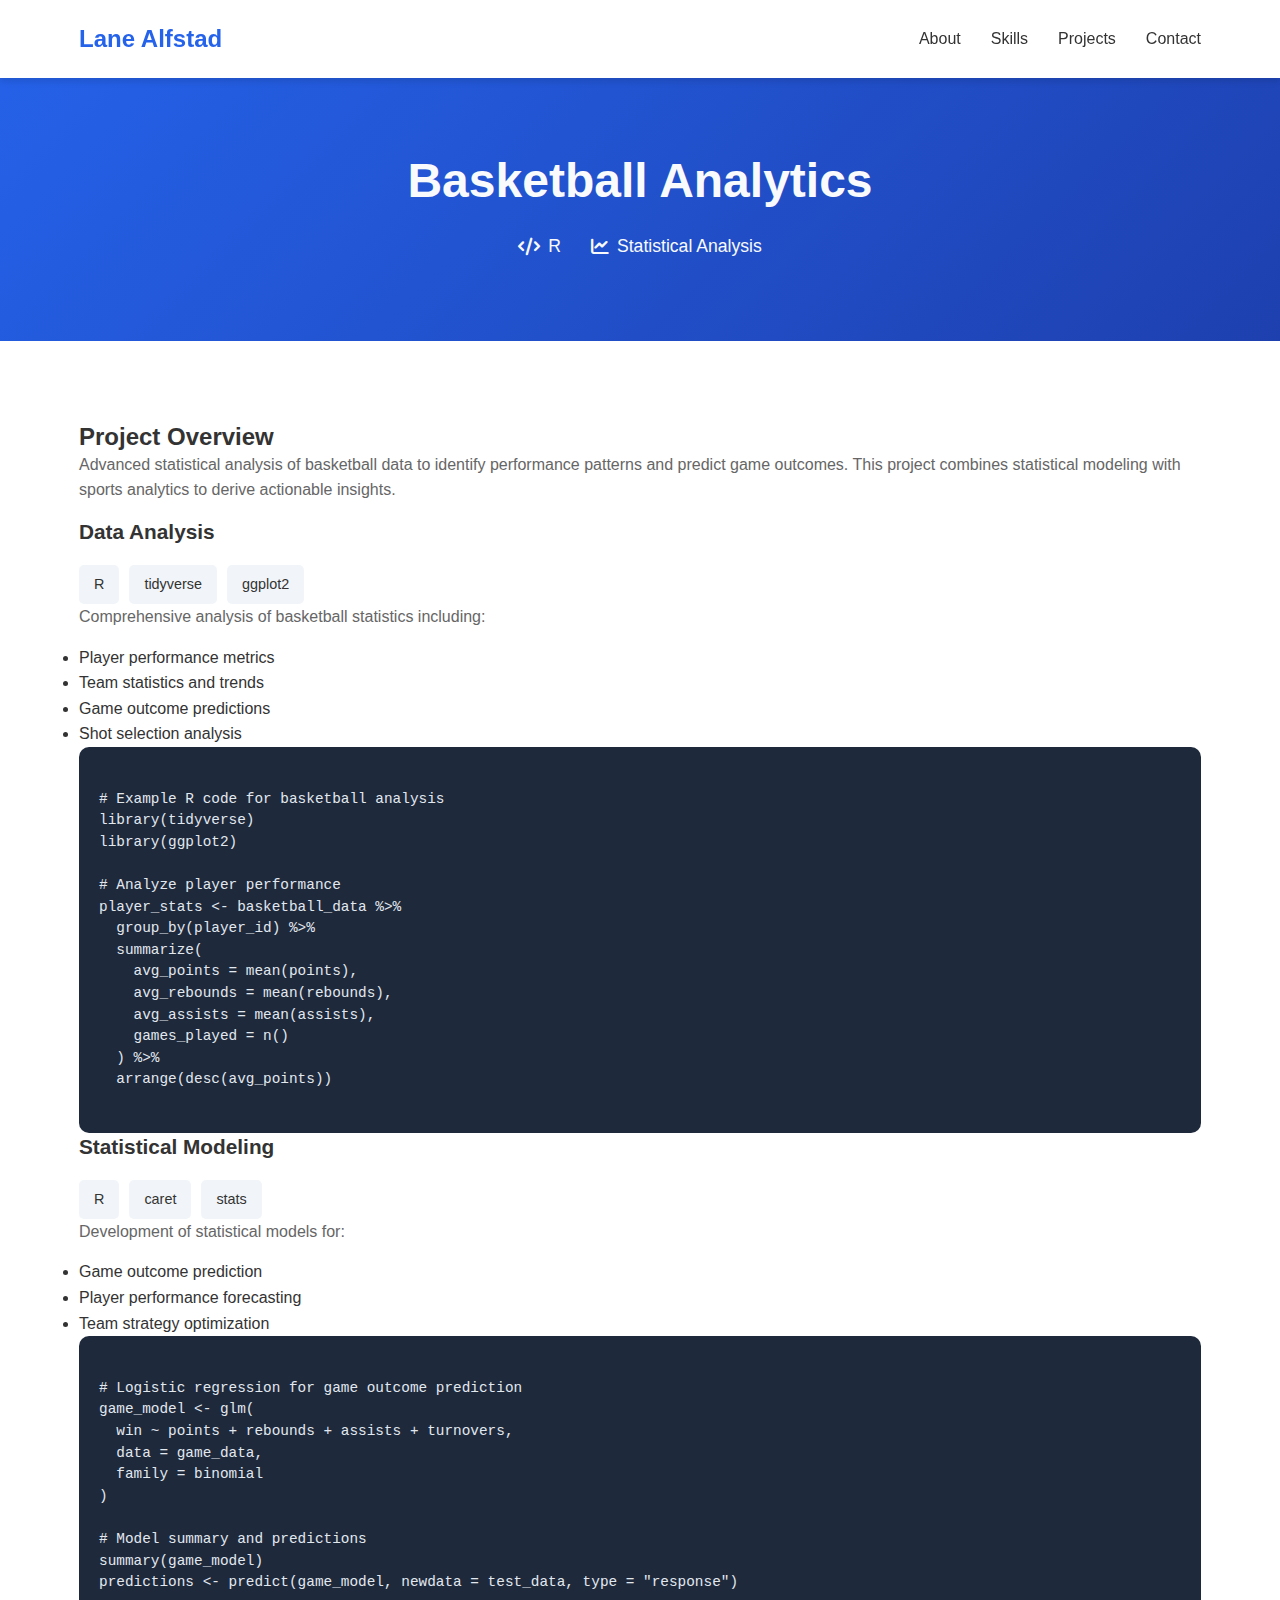
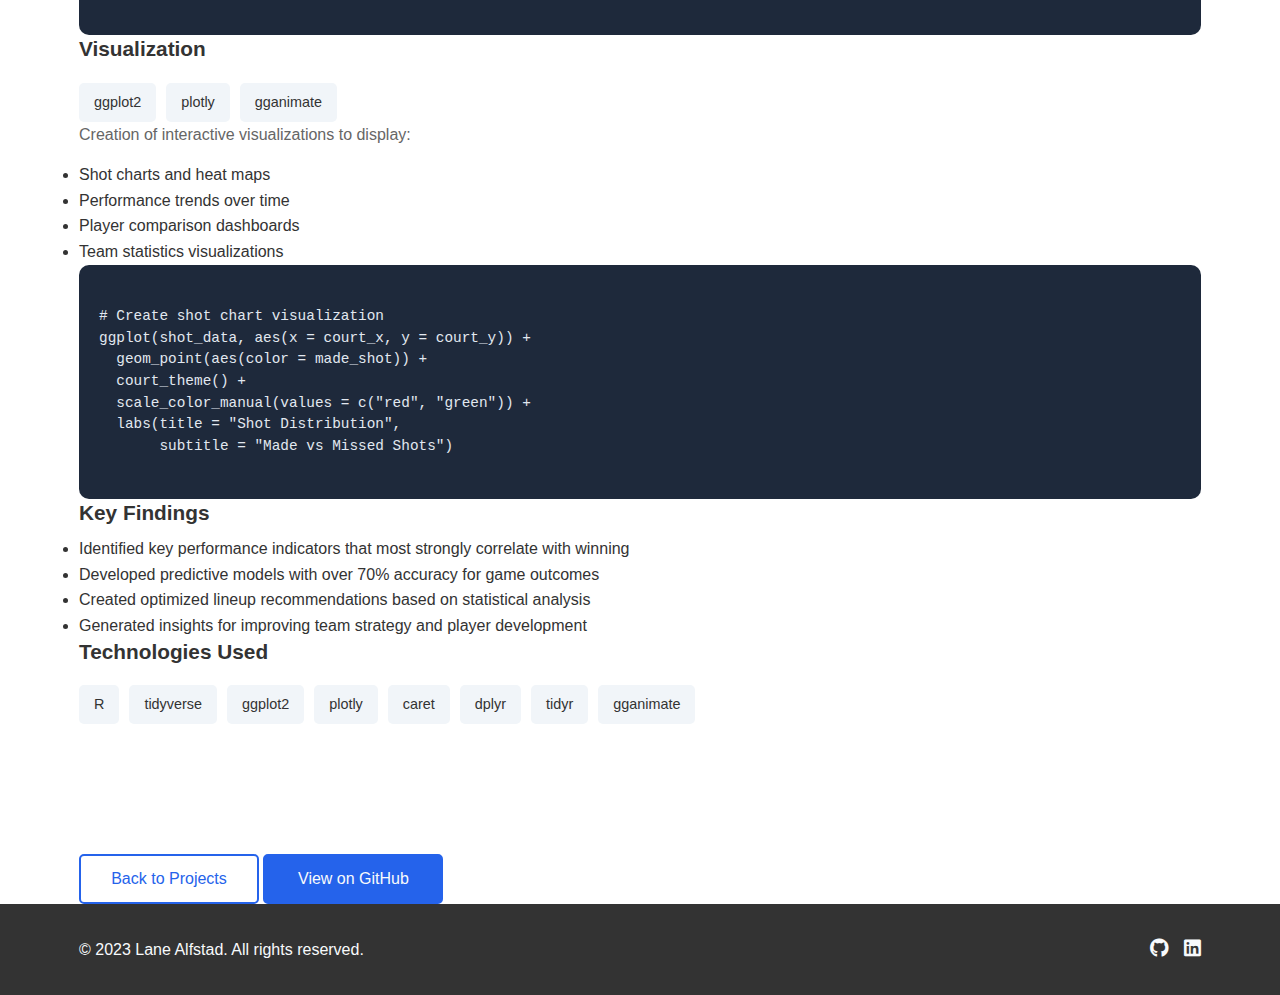
==== projects/ie5533.html @ d2801518 "added project pages" ====
<!DOCTYPE html>
<html lang="en">
<head>
    <meta charset="UTF-8">
    <meta name="viewport" content="width=device-width, initial-scale=1.0">
    <title>Basketball Analytics - Lane Alfstad</title>
    <link rel="stylesheet" href="../css/styles.css">
    <link rel="stylesheet" href="../css/project-page.css">
    <link rel="stylesheet" href="https://cdnjs.cloudflare.com/ajax/libs/font-awesome/6.4.0/css/all.min.css">
</head>
<body>
    <header>
        <div class="container">
            <nav>
                <a href="../index.html" class="logo">Lane Alfstad</a>
                <ul class="nav-links">
                    <li><a href="../index.html#about">About</a></li>
                    <li><a href="../index.html#skills">Skills</a></li>
                    <li><a href="../index.html#projects">Projects</a></li>
                    <li><a href="../index.html#contact">Contact</a></li>
                </ul>
            </nav>
        </div>
    </header>

    <section class="project-hero">
        <div class="container">
            <h1>Basketball Analytics</h1>
            <div class="project-meta">
                <span><i class="fas fa-code"></i> R</span>
                <span><i class="fas fa-chart-line"></i> Statistical Analysis</span>
            </div>
        </div>
    </section>

    <section class="project-content">
        <div class="container">
            <div class="project-section">
                <h2>Project Overview</h2>
                <p>Advanced statistical analysis of basketball data to identify performance patterns and predict game outcomes. This project combines statistical modeling with sports analytics to derive actionable insights.</p>
            </div>

            <div class="project-section">
                <h3>Data Analysis</h3>
                <div class="tech-stack">
                    <span>R</span>
                    <span>tidyverse</span>
                    <span>ggplot2</span>
                </div>
                <p>Comprehensive analysis of basketball statistics including:</p>
                <ul>
                    <li>Player performance metrics</li>
                    <li>Team statistics and trends</li>
                    <li>Game outcome predictions</li>
                    <li>Shot selection analysis</li>
                </ul>
                <div class="code-block">
                    <pre><code>
# Example R code for basketball analysis
library(tidyverse)
library(ggplot2)

# Analyze player performance
player_stats <- basketball_data %>%
  group_by(player_id) %>%
  summarize(
    avg_points = mean(points),
    avg_rebounds = mean(rebounds),
    avg_assists = mean(assists),
    games_played = n()
  ) %>%
  arrange(desc(avg_points))
                    </code></pre>
                </div>
            </div>

            <div class="project-section">
                <h3>Statistical Modeling</h3>
                <div class="tech-stack">
                    <span>R</span>
                    <span>caret</span>
                    <span>stats</span>
                </div>
                <p>Development of statistical models for:</p>
                <ul>
                    <li>Game outcome prediction</li>
                    <li>Player performance forecasting</li>
                    <li>Team strategy optimization</li>
                </ul>
                <div class="code-block">
                    <pre><code>
# Logistic regression for game outcome prediction
game_model <- glm(
  win ~ points + rebounds + assists + turnovers,
  data = game_data,
  family = binomial
)

# Model summary and predictions
summary(game_model)
predictions <- predict(game_model, newdata = test_data, type = "response")
                    </code></pre>
                </div>
            </div>

            <div class="project-section">
                <h3>Visualization</h3>
                <div class="tech-stack">
                    <span>ggplot2</span>
                    <span>plotly</span>
                    <span>gganimate</span>
                </div>
                <p>Creation of interactive visualizations to display:</p>
                <ul>
                    <li>Shot charts and heat maps</li>
                    <li>Performance trends over time</li>
                    <li>Player comparison dashboards</li>
                    <li>Team statistics visualizations</li>
                </ul>
                <div class="code-block">
                    <pre><code>
# Create shot chart visualization
ggplot(shot_data, aes(x = court_x, y = court_y)) +
  geom_point(aes(color = made_shot)) +
  court_theme() +
  scale_color_manual(values = c("red", "green")) +
  labs(title = "Shot Distribution",
       subtitle = "Made vs Missed Shots")
                    </code></pre>
                </div>
            </div>

            <div class="project-section">
                <h3>Key Findings</h3>
                <ul>
                    <li>Identified key performance indicators that most strongly correlate with winning</li>
                    <li>Developed predictive models with over 70% accuracy for game outcomes</li>
                    <li>Created optimized lineup recommendations based on statistical analysis</li>
                    <li>Generated insights for improving team strategy and player development</li>
                </ul>
            </div>

            <div class="project-section">
                <h3>Technologies Used</h3>
                <div class="tech-stack">
                    <span>R</span>
                    <span>tidyverse</span>
                    <span>ggplot2</span>
                    <span>plotly</span>
                    <span>caret</span>
                    <span>dplyr</span>
                    <span>tidyr</span>
                    <span>gganimate</span>
                </div>
            </div>
        </div>
    </section>

    <div class="project-navigation">
        <div class="container">
            <a href="../index.html#projects" class="btn secondary-btn">Back to Projects</a>
            <a href="https://github.com/lanealfstad/IE5533" class="btn primary-btn" target="_blank">View on GitHub</a>
        </div>
    </div>

    <footer>
        <div class="container">
            <p>&copy; 2023 Lane Alfstad. All rights reserved.</p>
            <div class="social-links">
                <a href="https://github.com/lanealfstad" target="_blank"><i class="fab fa-github"></i></a>
                <a href="https://linkedin.com/in/lanealfstad" target="_blank"><i class="fab fa-linkedin"></i></a>
            </div>
        </div>
    </footer>

    <script src="../js/main.js"></script>
</body>
</html>
---- css/styles.css ----
/* Base Styles */
:root {
    --primary-color: #2563eb;
    --secondary-color: #1e40af;
    --accent-color: #3b82f6;
    --text-color: #333;
    --light-text: #f8fafc;
    --background: #ffffff;
    --light-background: #f1f5f9;
    --border-color: #e2e8f0;
    --shadow: 0 4px 6px rgba(0, 0, 0, 0.1);
    --transition: all 0.3s ease;
}

* {
    margin: 0;
    padding: 0;
    box-sizing: border-box;
}

body {
    font-family: 'Roboto', sans-serif;
    line-height: 1.6;
    color: var(--text-color);
    background-color: var(--background);
}

.container {
    width: 90%;
    max-width: 1200px;
    margin: 0 auto;
    padding: 0 15px;
}

h1, h2, h3, h4, h5, h6 {
    font-family: 'Montserrat', sans-serif;
    font-weight: 600;
    line-height: 1.3;
}

a {
    text-decoration: none;
    color: var(--primary-color);
    transition: var(--transition);
}

a:hover {
    color: var(--secondary-color);
}

.btn {
    display: inline-block;
    padding: 10px 25px;
    border-radius: 5px;
    font-weight: 500;
    cursor: pointer;
    transition: var(--transition);
    text-align: center;
}

.primary-btn {
    background-color: var(--primary-color);
    color: var(--light-text);
    border: 2px solid var(--primary-color);
}

.primary-btn:hover {
    background-color: var(--secondary-color);
    border-color: var(--secondary-color);
    color: var(--light-text);
}

.secondary-btn {
    background-color: transparent;
    color: var(--primary-color);
    border: 2px solid var(--primary-color);
}

.secondary-btn:hover {
    background-color: var(--primary-color);
    color: var(--light-text);
}

.section-title {
    text-align: center;
    margin-bottom: 50px;
    font-size: 2.5rem;
    position: relative;
    padding-bottom: 15px;
}

.section-title::after {
    content: '';
    position: absolute;
    bottom: 0;
    left: 50%;
    transform: translateX(-50%);
    width: 80px;
    height: 4px;
    background-color: var(--primary-color);
}

/* Header & Navigation */
header {
    background-color: var(--background);
    box-shadow: var(--shadow);
    position: fixed;
    width: 100%;
    top: 0;
    z-index: 1000;
}

nav {
    display: flex;
    justify-content: space-between;
    align-items: center;
    padding: 20px 0;
}

.logo {
    font-size: 1.5rem;
    font-weight: 700;
    font-family: 'Montserrat', sans-serif;
    color: var(--primary-color);
}

.nav-links {
    display: flex;
    list-style: none;
}

.nav-links li {
    margin-left: 30px;
}

.nav-links a {
    color: var(--text-color);
    font-weight: 500;
    transition: var(--transition);
}

.nav-links a:hover {
    color: var(--primary-color);
}

.hamburger {
    display: none;
    cursor: pointer;
}

.hamburger span {
    display: block;
    width: 25px;
    height: 3px;
    background-color: var(--text-color);
    margin: 5px 0;
    transition: var(--transition);
}

/* Hero Section */
#hero {
    padding: 150px 0 100px;
    background: linear-gradient(135deg, var(--light-background), var(--background));
}

.hero-content {
    text-align: center;
    max-width: 800px;
    margin: 0 auto;
}

.hero-content h1 {
    font-size: 3.5rem;
    margin-bottom: 20px;
}

.hero-content h2 {
    font-size: 2rem;
    font-weight: 400;
    margin-bottom: 20px;
    color: var(--primary-color);
}

.hero-content p {
    font-size: 1.2rem;
    margin-bottom: 40px;
}

.highlight {
    color: var(--primary-color);
}

.cta-buttons {
    display: flex;
    justify-content: center;
    gap: 20px;
}

/* About Section */
#about {
    padding: 100px 0;
    background-color: var(--background);
}

.about-content {
    display: flex;
    align-items: center;
    gap: 50px;
}

.about-text {
    flex: 1;
}

.about-text p {
    margin-bottom: 20px;
    font-size: 1.1rem;
}

.about-image {
    flex: 1;
    text-align: center;
}

.profile-photo {
    width: 300px;
    height: 300px;
    border-radius: 50%;
    object-fit: cover;
    border: 5px solid var(--primary-color);
    box-shadow: 0 4px 15px rgba(0, 0, 0, 0.1);
    transition: transform 0.3s ease, box-shadow 0.3s ease;
}

.profile-photo:hover {
    transform: scale(1.02);
    box-shadow: 0 6px 20px rgba(0, 0, 0, 0.15);
}

/* Skills Section */
#skills {
    padding: 100px 0;
    background-color: var(--light-background);
}

.skills-grid {
    display: grid;
    grid-template-columns: repeat(auto-fit, minmax(250px, 1fr));
    gap: 30px;
}

.skill-category {
    background-color: var(--background);
    padding: 30px;
    border-radius: 10px;
    box-shadow: var(--shadow);
    transition: var(--transition);
}

.skill-category:hover {
    transform: translateY(-5px);
    box-shadow: 0 8px 15px rgba(0, 0, 0, 0.1);
}

.skill-category h3 {
    margin-bottom: 20px;
    display: flex;
    align-items: center;
    gap: 10px;
    color: var(--primary-color);
}

.skill-category ul {
    list-style: none;
}

.skill-category li {
    margin-bottom: 10px;
    position: relative;
    padding-left: 20px;
}

.skill-category li::before {
    content: '•';
    position: absolute;
    left: 0;
    color: var(--primary-color);
}

/* Projects Section */
#projects {
    padding: 100px 0;
    background-color: var(--background);
}

.project-filter {
    display: flex;
    justify-content: center;
    flex-wrap: wrap;
    margin-bottom: 30px;
    gap: 10px;
}

.filter-btn {
    padding: 8px 20px;
    background-color: var(--light-background);
    border: none;
    border-radius: 5px;
    cursor: pointer;
    transition: var(--transition);
}

.filter-btn:hover, .filter-btn.active {
    background-color: var(--primary-color);
    color: var(--light-text);
}

.project-grid {
    display: grid;
    grid-template-columns: repeat(auto-fill, minmax(350px, 1fr));
    gap: 30px;
}

.project-card {
    background-color: var(--background);
    border-radius: 10px;
    overflow: hidden;
    box-shadow: var(--shadow);
    transition: var(--transition);
}

.project-card:hover {
    transform: translateY(-5px);
    box-shadow: 0 8px 15px rgba(0, 0, 0, 0.1);
}

.project-img {
    height: 200px;
    overflow: hidden;
}

.project-img img {
    width: 100%;
    height: 100%;
    object-fit: cover;
    transition: var(--transition);
}

.project-card:hover .project-img img {
    transform: scale(1.05);
}

.project-content {
    padding: 20px;
}

.project-content h3 {
    margin-bottom: 10px;
    font-size: 1.3rem;
}

.project-content p {
    margin-bottom: 15px;
    color: #666;
}

.project-tags {
    display: flex;
    flex-wrap: wrap;
    gap: 10px;
    margin-bottom: 15px;
}

.project-tags span {
    background-color: var(--light-background);
    padding: 5px 10px;
    border-radius: 20px;
    font-size: 0.8rem;
}

.project-btn {
    width: 100%;
    text-align: center;
    padding: 8px;
}

/* Contact Section */
#contact {
    padding: 100px 0;
    background-color: var(--light-background);
}

.contact-content {
    display: grid;
    grid-template-columns: 1fr 2fr;
    gap: 50px;
}

.contact-info {
    display: flex;
    flex-direction: column;
    gap: 30px;
}

.contact-item {
    display: flex;
    align-items: center;
    gap: 15px;
}

.contact-item i {
    font-size: 1.5rem;
    color: var(--primary-color);
}

.form-group {
    margin-bottom: 20px;
}

.form-group label {
    display: block;
    margin-bottom: 5px;
    font-weight: 500;
}

.form-group input, .form-group textarea {
    width: 100%;
    padding: 10px;
    border: 1px solid var(--border-color);
    border-radius: 5px;
    transition: var(--transition);
}

.form-group input:focus, .form-group textarea:focus {
    outline: none;
    border-color: var(--primary-color);
}

/* Footer */
footer {
    background-color: var(--text-color);
    padding: 30px 0;
    color: var(--light-text);
}

footer .container {
    display: flex;
    justify-content: space-between;
    align-items: center;
}

.social-links {
    display: flex;
    gap: 15px;
}

.social-links a {
    color: var(--light-text);
    font-size: 1.2rem;
    transition: var(--transition);
}

.social-links a:hover {
    color: var(--primary-color);
}

/* Media Queries */
@media (max-width: 992px) {
    .about-content {
        flex-direction: column;
    }
    
    .contact-content {
        grid-template-columns: 1fr;
    }
}

@media (max-width: 768px) {
    .hamburger {
        display: block;
    }
    
    .nav-links {
        position: fixed;
        top: 70px;
        left: -100%;
        background-color: var(--background);
        width: 100%;
        flex-direction: column;
        align-items: center;
        padding: 30px 0;
        box-shadow: 0 5px 10px rgba(0, 0, 0, 0.1);
        transition: var(--transition);
    }
    
    .nav-links.active {
        left: 0;
    }
    
    .nav-links li {
        margin: 15px 0;
    }
    
    .hero-content h1 {
        font-size: 2.5rem;
    }
    
    .hero-content h2 {
        font-size: 1.5rem;
    }
    
    .cta-buttons {
        flex-direction: column;
        gap: 15px;
    }
    
    .project-grid {
        grid-template-columns: 1fr;
    }
    
    footer .container {
        flex-direction: column;
        gap: 20px;
        text-align: center;
    }
    
    .profile-photo {
        width: 250px;
        height: 250px;
    }
}

@media (max-width: 480px) {
    .profile-photo {
        width: 200px;
        height: 200px;
    }
}
---- css/project-page.css ----
/* Project Page Specific Styles */
.project-hero {
    padding: 150px 0 80px;
    background: linear-gradient(135deg, var(--primary-color), var(--secondary-color));
    color: var(--light-text);
    text-align: center;
}

.project-hero h1 {
    font-size: 3rem;
    margin-bottom: 20px;
}

.project-meta {
    display: flex;
    justify-content: center;
    gap: 30px;
    font-size: 1.1rem;
}

.project-meta span {
    display: flex;
    align-items: center;
    gap: 8px;
}

.project-content {
    padding: 80px 0;
}

.project-overview {
    max-width: 800px;
    margin: 0 auto 60px;
    text-align: center;
}

.project-overview p {
    font-size: 1.2rem;
    line-height: 1.8;
}

.project-details {
    margin-bottom: 60px;
}

.detail-section {
    margin-bottom: 40px;
}

.detail-section h3 {
    font-size: 1.8rem;
    margin-bottom: 20px;
    color: var(--primary-color);
    border-bottom: 2px solid var(--border-color);
    padding-bottom: 10px;
}

.detail-section ul {
    padding-left: 20px;
    margin-bottom: 20px;
}

.detail-section li {
    margin-bottom: 10px;
}

.visualization-gallery {
    display: grid;
    grid-template-columns: repeat(auto-fit, minmax(300px, 1fr));
    gap: 30px;
    margin-top: 30px;
}

.viz-item {
    background-color: var(--light-background);
    border-radius: 10px;
    overflow: hidden;
    box-shadow: var(--shadow);
}

.viz-item img {
    width: 100%;
    height: 200px;
    object-fit: cover;
}

.viz-item p {
    padding: 15px;
    text-align: center;
    font-weight: 500;
}

.tech-stack {
    display: flex;
    flex-wrap: wrap;
    gap: 10px;
    margin-top: 20px;
}

.tech-stack span {
    background-color: var(--light-background);
    color: var(--text-color);
    padding: 8px 15px;
    border-radius: 5px;
    font-size: 0.9rem;
}

pre {
    background-color: #1e293b;
    color: #e2e8f0;
    padding: 20px;
    border-radius: 10px;
    overflow-x: auto;
    font-family: 'Courier New', monospace;
    font-size: 0.9rem;
    line-height: 1.5;
}

code {
    display: block;
}

.project-conclusion {
    max-width: 800px;
    margin: 0 auto 60px;
}

.project-conclusion h2 {
    text-align: center;
    margin-bottom: 30px;
    font-size: 2rem;
}

.project-navigation {
    display: flex;
    justify-content: center;
    gap: 20px;
    margin-top: 50px;
}

.project-navigation .btn {
    min-width: 180px;
}

/* Responsive Styles */
@media (max-width: 768px) {
    .project-hero h1 {
        font-size: 2.2rem;
    }
    
    .project-meta {
        flex-direction: column;
        gap: 15px;
    }
    
    .visualization-gallery {
        grid-template-columns: 1fr;
    }
    
    .project-navigation {
        flex-direction: column;
        align-items: center;
    }
    
    .project-navigation .btn {
        width: 100%;
        margin-bottom: 10px;
    }
}
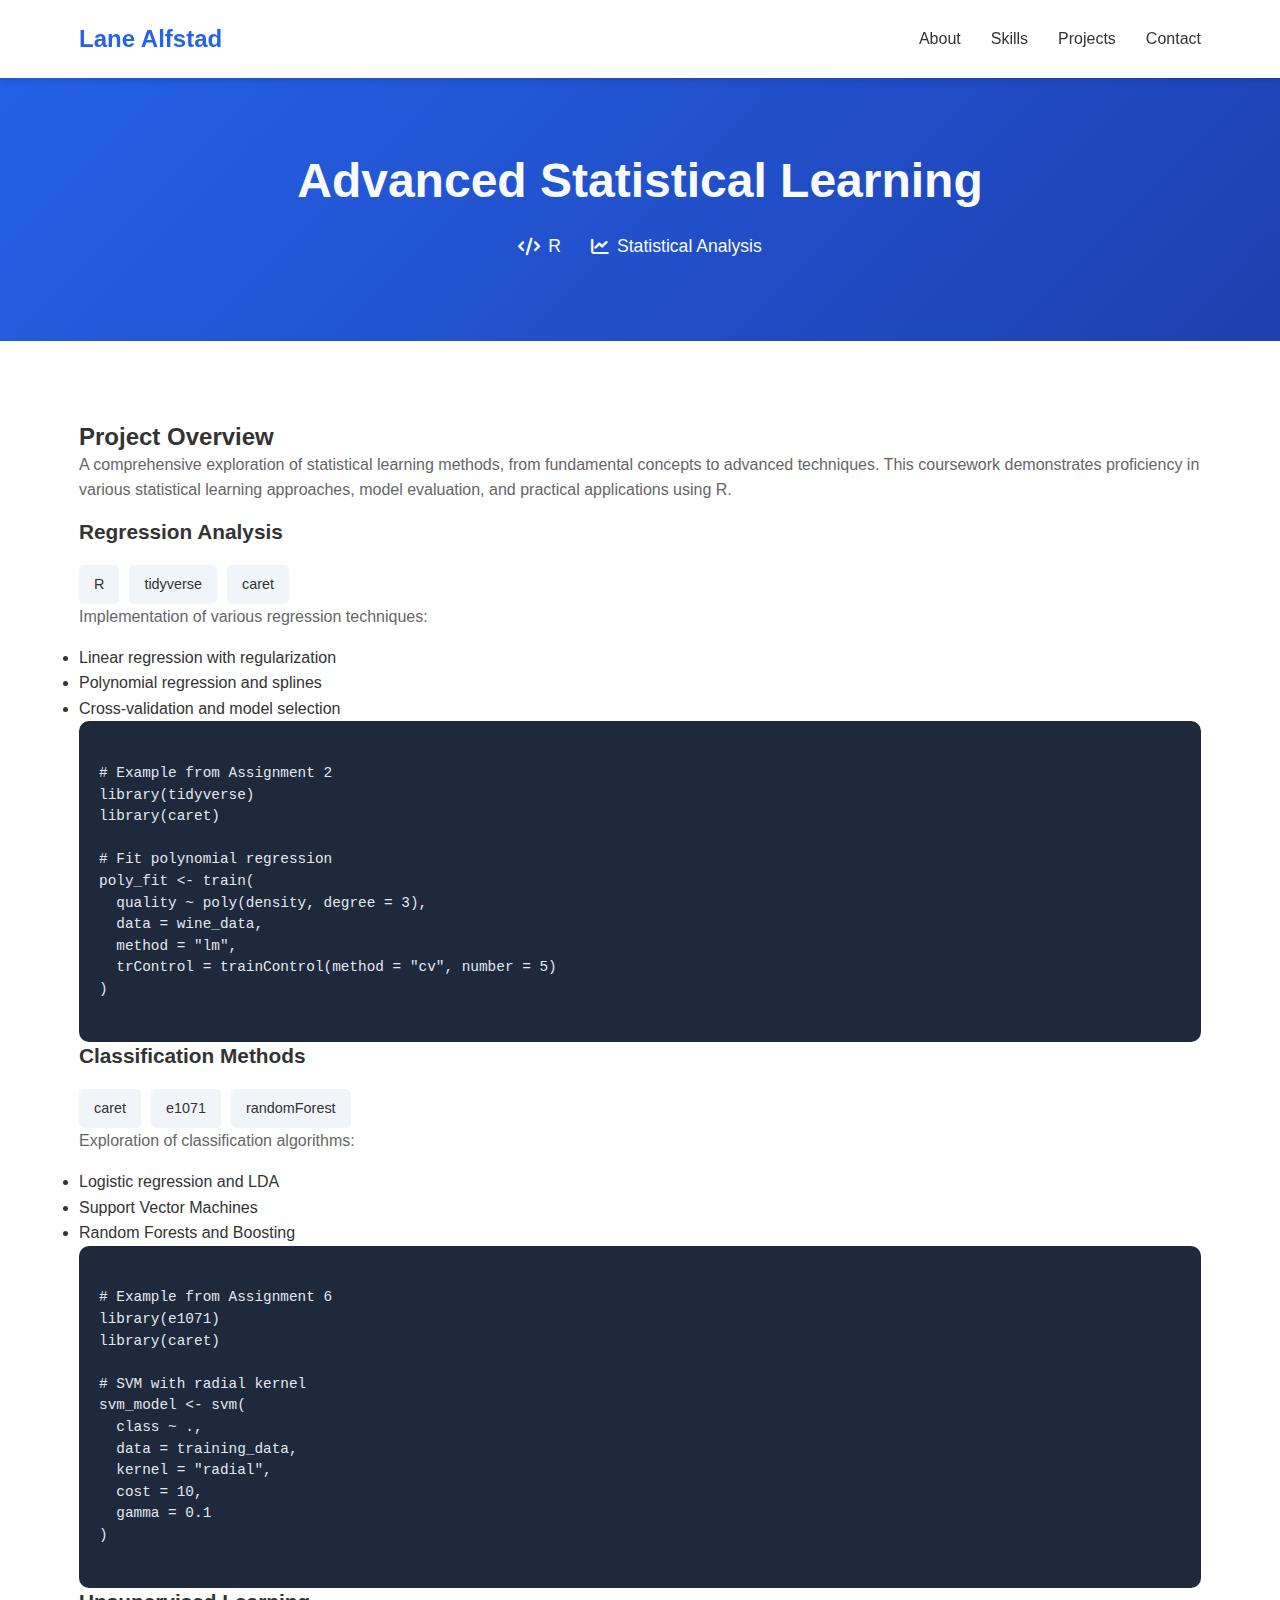
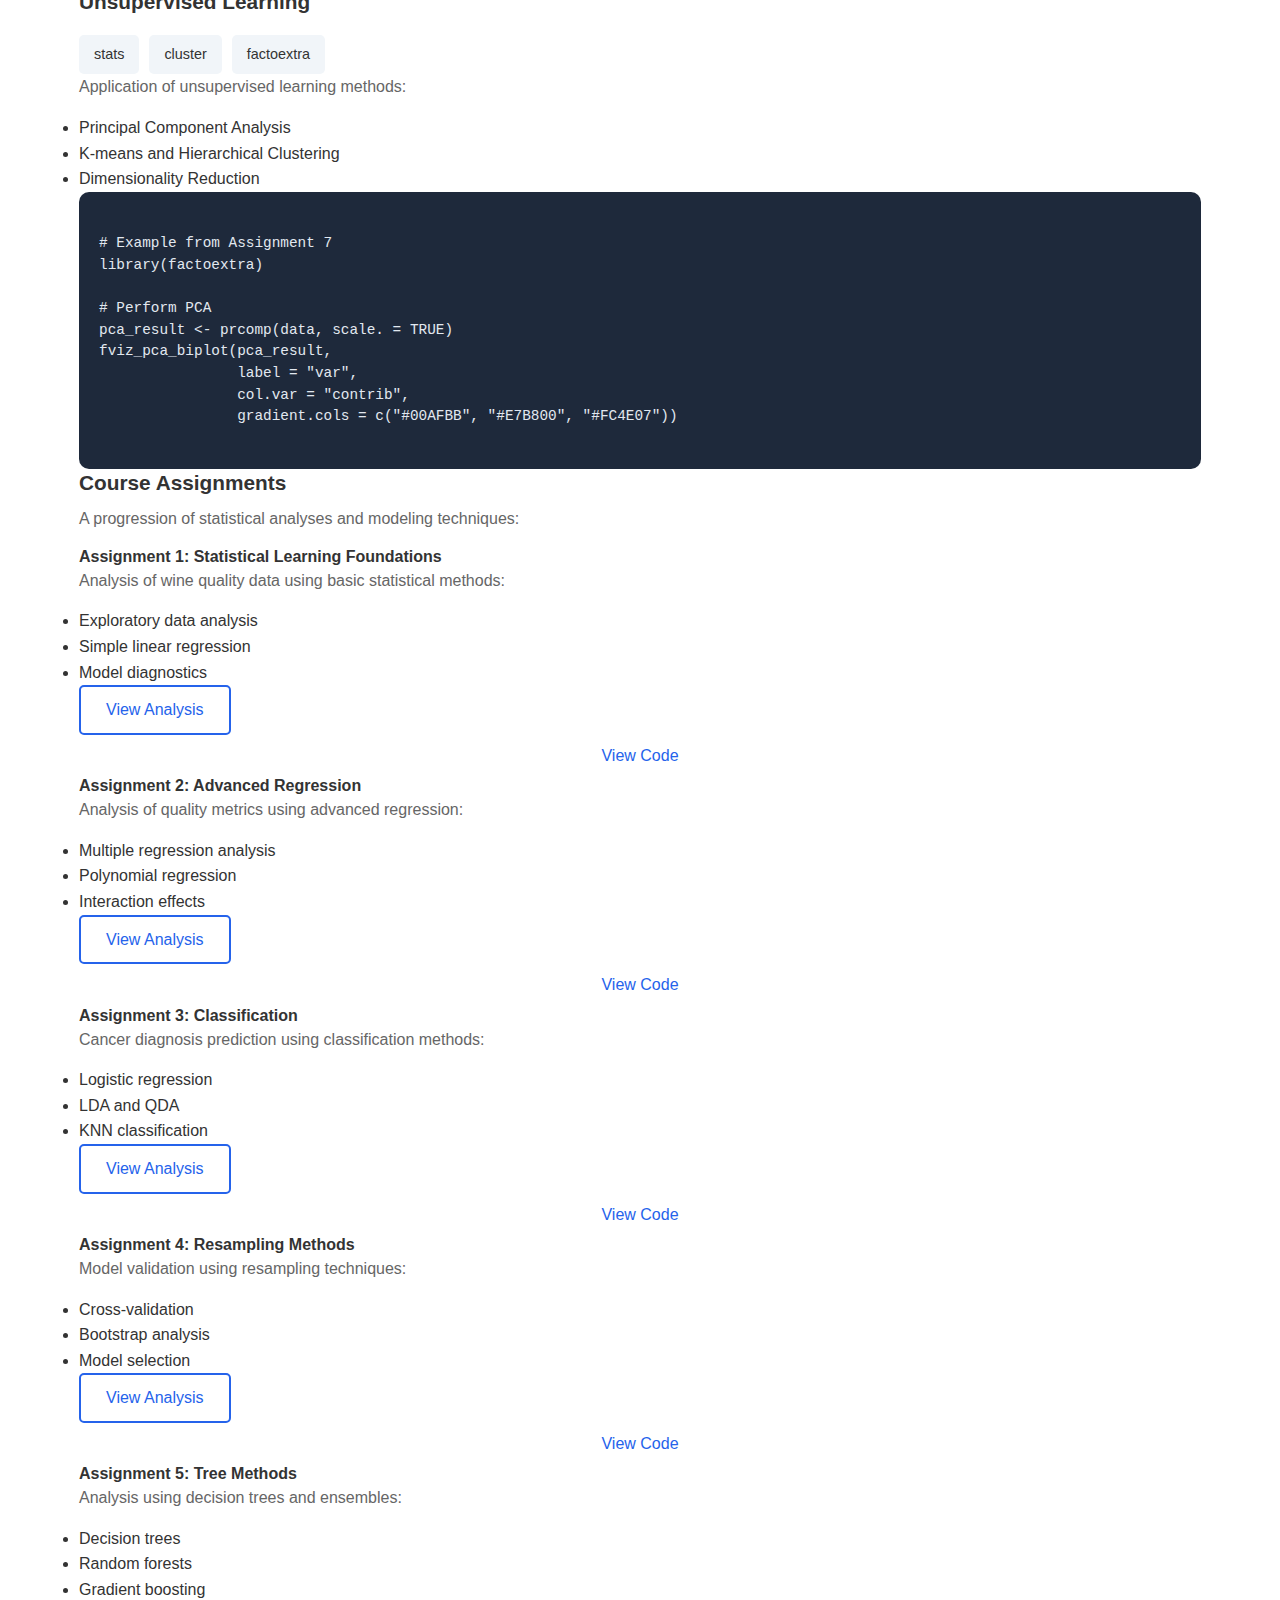
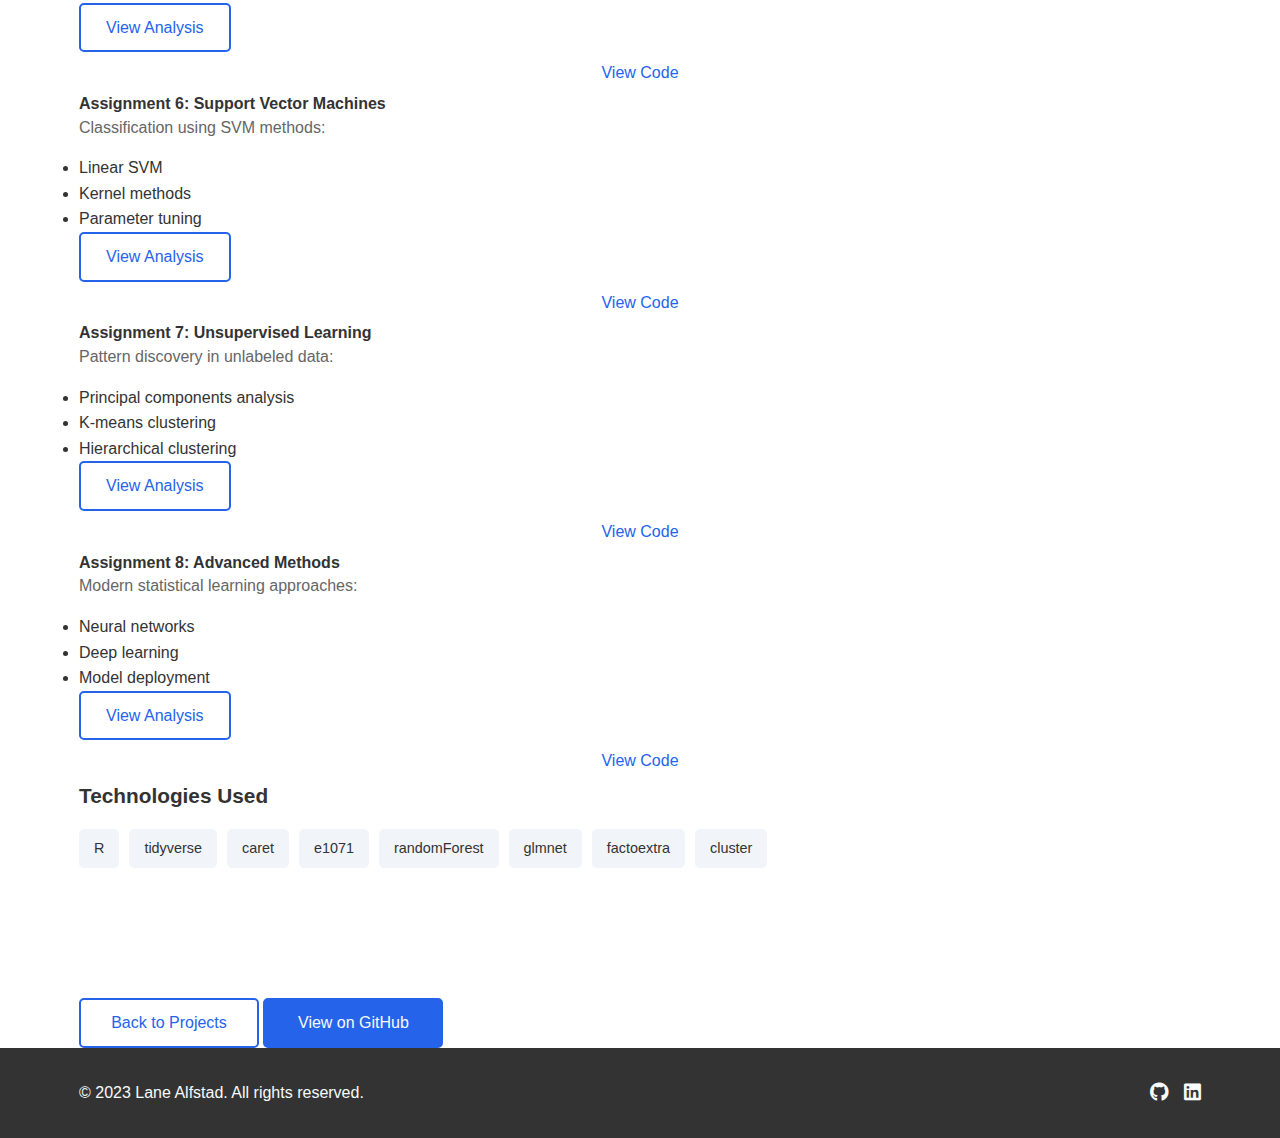
==== commit dfd1949b: "added ie5533 projects" ====
--- a/projects/ie5533.html
+++ b/projects/ie5533.html
@@ -3,7 +3,7 @@
 <head>
     <meta charset="UTF-8">
     <meta name="viewport" content="width=device-width, initial-scale=1.0">
-    <title>Basketball Analytics - Lane Alfstad</title>
+    <title>Advanced Statistical Learning - Lane Alfstad</title>
     <link rel="stylesheet" href="../css/styles.css">
     <link rel="stylesheet" href="../css/project-page.css">
     <link rel="stylesheet" href="https://cdnjs.cloudflare.com/ajax/libs/font-awesome/6.4.0/css/all.min.css">
@@ -25,7 +25,7 @@
 
     <section class="project-hero">
         <div class="container">
-            <h1>Basketball Analytics</h1>
+            <h1>Advanced Statistical Learning</h1>
             <div class="project-meta">
                 <span><i class="fas fa-code"></i> R</span>
                 <span><i class="fas fa-chart-line"></i> Statistical Analysis</span>
@@ -37,107 +37,215 @@
         <div class="container">
             <div class="project-section">
                 <h2>Project Overview</h2>
-                <p>Advanced statistical analysis of basketball data to identify performance patterns and predict game outcomes. This project combines statistical modeling with sports analytics to derive actionable insights.</p>
-            </div>
-
-            <div class="project-section">
-                <h3>Data Analysis</h3>
+                <p>A comprehensive exploration of statistical learning methods, from fundamental concepts to advanced techniques. This coursework demonstrates proficiency in various statistical learning approaches, model evaluation, and practical applications using R.</p>
+            </div>
+
+            <div class="project-section">
+                <h3>Regression Analysis</h3>
                 <div class="tech-stack">
                     <span>R</span>
                     <span>tidyverse</span>
-                    <span>ggplot2</span>
-                </div>
-                <p>Comprehensive analysis of basketball statistics including:</p>
+                    <span>caret</span>
+                </div>
+                <p>Implementation of various regression techniques:</p>
                 <ul>
-                    <li>Player performance metrics</li>
-                    <li>Team statistics and trends</li>
-                    <li>Game outcome predictions</li>
-                    <li>Shot selection analysis</li>
+                    <li>Linear regression with regularization</li>
+                    <li>Polynomial regression and splines</li>
+                    <li>Cross-validation and model selection</li>
                 </ul>
                 <div class="code-block">
                     <pre><code>
-# Example R code for basketball analysis
+# Example from Assignment 2
 library(tidyverse)
-library(ggplot2)
-
-# Analyze player performance
-player_stats <- basketball_data %>%
-  group_by(player_id) %>%
-  summarize(
-    avg_points = mean(points),
-    avg_rebounds = mean(rebounds),
-    avg_assists = mean(assists),
-    games_played = n()
-  ) %>%
-  arrange(desc(avg_points))
+library(caret)
+
+# Fit polynomial regression
+poly_fit <- train(
+  quality ~ poly(density, degree = 3),
+  data = wine_data,
+  method = "lm",
+  trControl = trainControl(method = "cv", number = 5)
+)
                     </code></pre>
                 </div>
             </div>
 
             <div class="project-section">
-                <h3>Statistical Modeling</h3>
-                <div class="tech-stack">
-                    <span>R</span>
+                <h3>Classification Methods</h3>
+                <div class="tech-stack">
                     <span>caret</span>
-                    <span>stats</span>
-                </div>
-                <p>Development of statistical models for:</p>
+                    <span>e1071</span>
+                    <span>randomForest</span>
+                </div>
+                <p>Exploration of classification algorithms:</p>
                 <ul>
-                    <li>Game outcome prediction</li>
-                    <li>Player performance forecasting</li>
-                    <li>Team strategy optimization</li>
+                    <li>Logistic regression and LDA</li>
+                    <li>Support Vector Machines</li>
+                    <li>Random Forests and Boosting</li>
                 </ul>
                 <div class="code-block">
                     <pre><code>
-# Logistic regression for game outcome prediction
-game_model <- glm(
-  win ~ points + rebounds + assists + turnovers,
-  data = game_data,
-  family = binomial
+# Example from Assignment 6
+library(e1071)
+library(caret)
+
+# SVM with radial kernel
+svm_model <- svm(
+  class ~ .,
+  data = training_data,
+  kernel = "radial",
+  cost = 10,
+  gamma = 0.1
 )
-
-# Model summary and predictions
-summary(game_model)
-predictions <- predict(game_model, newdata = test_data, type = "response")
                     </code></pre>
                 </div>
             </div>
 
             <div class="project-section">
-                <h3>Visualization</h3>
-                <div class="tech-stack">
-                    <span>ggplot2</span>
-                    <span>plotly</span>
-                    <span>gganimate</span>
-                </div>
-                <p>Creation of interactive visualizations to display:</p>
+                <h3>Unsupervised Learning</h3>
+                <div class="tech-stack">
+                    <span>stats</span>
+                    <span>cluster</span>
+                    <span>factoextra</span>
+                </div>
+                <p>Application of unsupervised learning methods:</p>
                 <ul>
-                    <li>Shot charts and heat maps</li>
-                    <li>Performance trends over time</li>
-                    <li>Player comparison dashboards</li>
-                    <li>Team statistics visualizations</li>
+                    <li>Principal Component Analysis</li>
+                    <li>K-means and Hierarchical Clustering</li>
+                    <li>Dimensionality Reduction</li>
                 </ul>
                 <div class="code-block">
                     <pre><code>
-# Create shot chart visualization
-ggplot(shot_data, aes(x = court_x, y = court_y)) +
-  geom_point(aes(color = made_shot)) +
-  court_theme() +
-  scale_color_manual(values = c("red", "green")) +
-  labs(title = "Shot Distribution",
-       subtitle = "Made vs Missed Shots")
+# Example from Assignment 7
+library(factoextra)
+
+# Perform PCA
+pca_result <- prcomp(data, scale. = TRUE)
+fviz_pca_biplot(pca_result,
+                label = "var",
+                col.var = "contrib",
+                gradient.cols = c("#00AFBB", "#E7B800", "#FC4E07"))
                     </code></pre>
                 </div>
             </div>
 
             <div class="project-section">
-                <h3>Key Findings</h3>
-                <ul>
-                    <li>Identified key performance indicators that most strongly correlate with winning</li>
-                    <li>Developed predictive models with over 70% accuracy for game outcomes</li>
-                    <li>Created optimized lineup recommendations based on statistical analysis</li>
-                    <li>Generated insights for improving team strategy and player development</li>
-                </ul>
+                <h3>Course Assignments</h3>
+                <p>A progression of statistical analyses and modeling techniques:</p>
+                
+                <div class="assignment-grid">
+                    <div class="assignment-card">
+                        <h4>Assignment 1: Statistical Learning Foundations</h4>
+                        <p>Analysis of wine quality data using basic statistical methods:</p>
+                        <ul>
+                            <li>Exploratory data analysis</li>
+                            <li>Simple linear regression</li>
+                            <li>Model diagnostics</li>
+                        </ul>
+                        <div class="assignment-links">
+                            <a href="../IE5533/Assignment1/Assignment1Markdown.html" class="btn secondary-btn">View Analysis</a>
+                            <a href="../IE5533/Assignment1/Assignment1.R" class="btn project-btn">View Code</a>
+                        </div>
+                    </div>
+
+                    <div class="assignment-card">
+                        <h4>Assignment 2: Advanced Regression</h4>
+                        <p>Analysis of quality metrics using advanced regression:</p>
+                        <ul>
+                            <li>Multiple regression analysis</li>
+                            <li>Polynomial regression</li>
+                            <li>Interaction effects</li>
+                        </ul>
+                        <div class="assignment-links">
+                            <a href="../IE5533/Assignment2/Assignment2Markdown.html" class="btn secondary-btn">View Analysis</a>
+                            <a href="../IE5533/Assignment2/Assignment2.R" class="btn project-btn">View Code</a>
+                        </div>
+                    </div>
+
+                    <div class="assignment-card">
+                        <h4>Assignment 3: Classification</h4>
+                        <p>Cancer diagnosis prediction using classification methods:</p>
+                        <ul>
+                            <li>Logistic regression</li>
+                            <li>LDA and QDA</li>
+                            <li>KNN classification</li>
+                        </ul>
+                        <div class="assignment-links">
+                            <a href="../IE5533/Assignment3/Assignment3Markdown.html" class="btn secondary-btn">View Analysis</a>
+                            <a href="../IE5533/Assignment3/Assignment3.R" class="btn project-btn">View Code</a>
+                        </div>
+                    </div>
+
+                    <div class="assignment-card">
+                        <h4>Assignment 4: Resampling Methods</h4>
+                        <p>Model validation using resampling techniques:</p>
+                        <ul>
+                            <li>Cross-validation</li>
+                            <li>Bootstrap analysis</li>
+                            <li>Model selection</li>
+                        </ul>
+                        <div class="assignment-links">
+                            <a href="../IE5533/Assignment4/Assignment4Markdown.html" class="btn secondary-btn">View Analysis</a>
+                            <a href="../IE5533/Assignment4/Assignment4.R" class="btn project-btn">View Code</a>
+                        </div>
+                    </div>
+
+                    <div class="assignment-card">
+                        <h4>Assignment 5: Tree Methods</h4>
+                        <p>Analysis using decision trees and ensembles:</p>
+                        <ul>
+                            <li>Decision trees</li>
+                            <li>Random forests</li>
+                            <li>Gradient boosting</li>
+                        </ul>
+                        <div class="assignment-links">
+                            <a href="../IE5533/Assignment5/Assignment5Markdown.html" class="btn secondary-btn">View Analysis</a>
+                            <a href="../IE5533/Assignment5/Assignment5.R" class="btn project-btn">View Code</a>
+                        </div>
+                    </div>
+
+                    <div class="assignment-card">
+                        <h4>Assignment 6: Support Vector Machines</h4>
+                        <p>Classification using SVM methods:</p>
+                        <ul>
+                            <li>Linear SVM</li>
+                            <li>Kernel methods</li>
+                            <li>Parameter tuning</li>
+                        </ul>
+                        <div class="assignment-links">
+                            <a href="../IE5533/Assignment6/Assignment6Markdown.html" class="btn secondary-btn">View Analysis</a>
+                            <a href="../IE5533/Assignment6/Assignment6.R" class="btn project-btn">View Code</a>
+                        </div>
+                    </div>
+
+                    <div class="assignment-card">
+                        <h4>Assignment 7: Unsupervised Learning</h4>
+                        <p>Pattern discovery in unlabeled data:</p>
+                        <ul>
+                            <li>Principal components analysis</li>
+                            <li>K-means clustering</li>
+                            <li>Hierarchical clustering</li>
+                        </ul>
+                        <div class="assignment-links">
+                            <a href="../IE5533/Assignment7/Assignment7Markdown.html" class="btn secondary-btn">View Analysis</a>
+                            <a href="../IE5533/Assignment7/Assignment7.R" class="btn project-btn">View Code</a>
+                        </div>
+                    </div>
+
+                    <div class="assignment-card">
+                        <h4>Assignment 8: Advanced Methods</h4>
+                        <p>Modern statistical learning approaches:</p>
+                        <ul>
+                            <li>Neural networks</li>
+                            <li>Deep learning</li>
+                            <li>Model deployment</li>
+                        </ul>
+                        <div class="assignment-links">
+                            <a href="../IE5533/Assignment8/Assignment8Markdown.html" class="btn secondary-btn">View Analysis</a>
+                            <a href="../IE5533/Assignment8/Assignment8.R" class="btn project-btn">View Code</a>
+                        </div>
+                    </div>
+                </div>
             </div>
 
             <div class="project-section">
@@ -145,12 +253,12 @@
                 <div class="tech-stack">
                     <span>R</span>
                     <span>tidyverse</span>
-                    <span>ggplot2</span>
-                    <span>plotly</span>
                     <span>caret</span>
-                    <span>dplyr</span>
-                    <span>tidyr</span>
-                    <span>gganimate</span>
+                    <span>e1071</span>
+                    <span>randomForest</span>
+                    <span>glmnet</span>
+                    <span>factoextra</span>
+                    <span>cluster</span>
                 </div>
             </div>
         </div>
